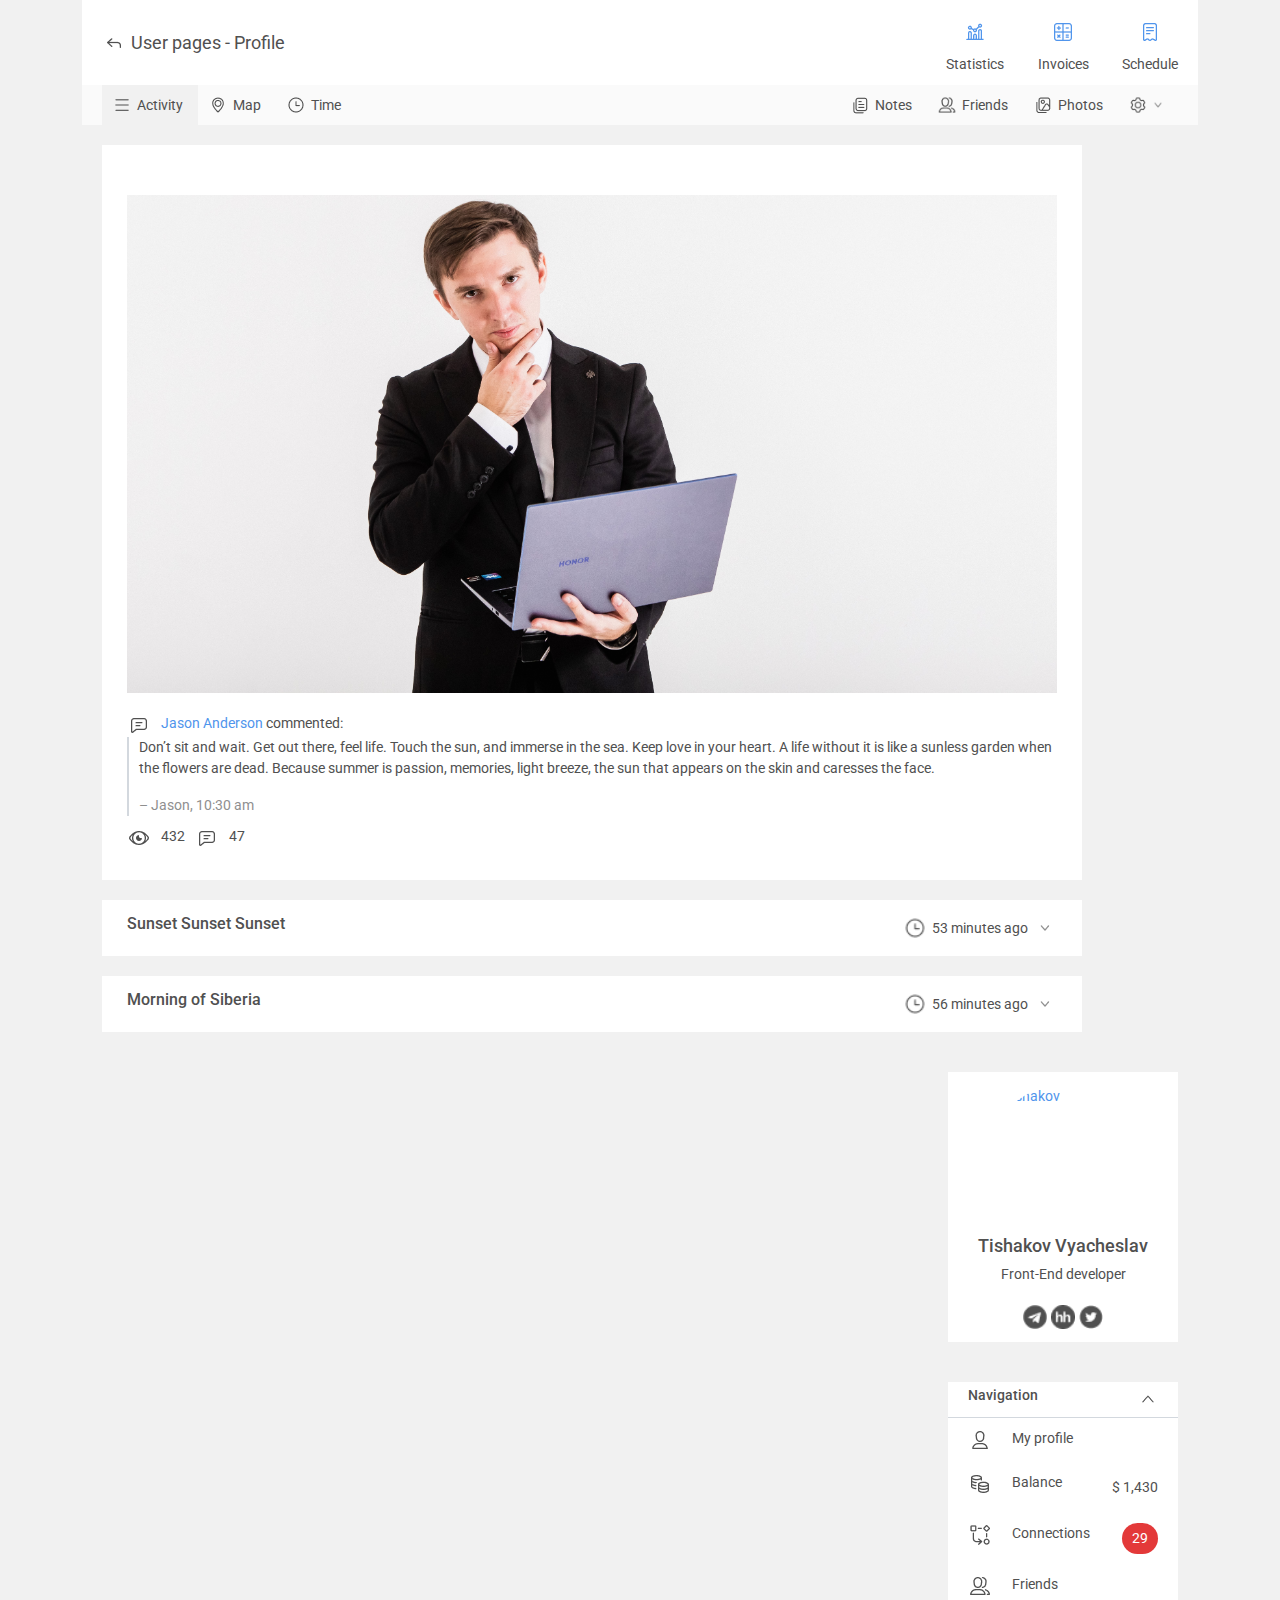
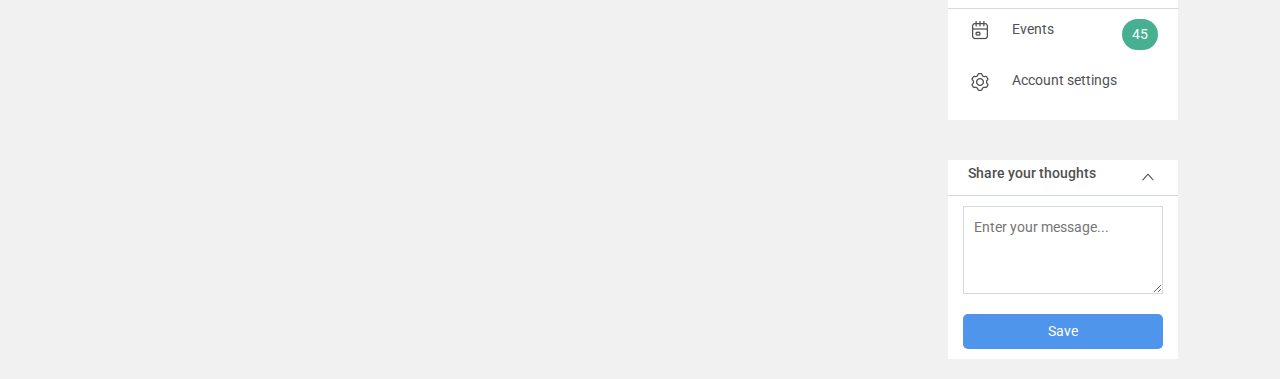
==== index.html @ 2acf4598 "Initial commit" ====
<!DOCTYPE html>
<html lang="en">
<head>
    <meta charset="UTF-8">
    <meta name="viewport" content="width=device-width, initial-scale=1.0">
    <link rel="preconnect" href="https://fonts.googleapis.com">
    <link rel="preconnect" href="https://fonts.gstatic.com" crossorigin>
    <link href="https://fonts.googleapis.com/css2?family=Inter:wght@100..900&family=Montserrat:wght@100..900&family=Roboto:ital,wght@0,100;0,300;0,400;0,500;0,700;0,900;1,100;1,300;1,400;1,500;1,700;1,900&display=swap" rel="stylesheet">
    <link href="https://cdn.jsdelivr.net/npm/bootstrap@5.3.3/dist/css/bootstrap.min.css" rel="stylesheet" integrity="sha384-QWTKZyjpPEjISv5WaRU9OFeRpok6YctnYmDr5pNlyT2bRjXh0JMhjY6hW+ALEwIH" crossorigin="anonymous">
    <link rel="stylesheet" href="style.css">
    <title>Intern</title>

</head>
<body>
    <header class="header">
        <div class="container">
            <div class="menu-top">
                <div class="but-back">
                    <img src="/img/BackOutline.png" alt="back" class="but-icon">
                    <div class="but-text">User pages - Profile</div>
                </div>
                <div class="block-right-menu">
                    <div class="butr">
                        <img src="/img/ChartOutline.png" alt="Chart" class="butr-icon">
                        <div class="butr-text">Statistics</div>
                    </div>
                    <div class="butr">
                        <img src="/img/CalculateOutline.png" alt="Calculate" class="butr-icon">
                        <div class="butr-text">Invoices</div>
                    </div>
                    <div class="butr">
                        <img src="/img/ReceiptOutline.png" alt="Receipt" class="butr-icon">
                        <div class="butr-text">Schedule</div>
                    </div>
                </div>
            </div>
            <nav>
                <ul class="menu">
                    <li class="menu-item activity-menu">
                        <img src="/img/MenuOutline.png" alt="Menu" class="img-icons">
                        <a class="menu-link" href="/main.html">Activity</a>
                    </li>
                    <li class="menu-item">
                        <img src="/img/LocationOutline.png" alt="Location" class="img-icons">
                        <a class="menu-link" href="/map.html">Map</a>
                    </li>
                    <li class="menu-item">
                        <img src="/img/TimeOutline.png" alt="Time" class="img-icons">
                        <a class="menu-link" href="/timer.html">Time</a>
                    </li>
                </ul>
                <ul class="menu">
                    <li class="menu-item">
                        <img src="/img/DocsOutline.png" alt="Docs" class="img-icons">
                        <a class="menu-link">Notes</a>
                    </li>
                    <li class="menu-item">
                        <img src="/img/PeopleOutline.png" alt="People" class="img-icons">
                        <a class="menu-link">Friends</a>
                    </li>
                    <li class="menu-item">
                        <img src="./img/JpgOutline.png" alt="Jpg" class="img-icons">
                        <a class="menu-link">Photos</a>
                    </li>
                    <li class="menu-item">
                        <img src="/img/SettingsOutline.png" alt="Settings" class="img-icons">
                        <img src="/img/SmallArrowDownOutline.png" alt="Arrow" class="img-icons">
                    </li>
                </ul>
            </nav>
        </div>
    </header>
    <main id="content">
        <!-- Здесь будет загружено содержимое других страниц -->
    </main>
    <script src="/js/timer.js"></script>
    <script src="/js/nav.js"></script>
    <script src="https://cdn.jsdelivr.net/npm/leaflet@1.7.1/dist/leaflet.js"></script>
    <script src="/js/maps.js"></script>
</body>
</html>
---- style.css ----
:root {
    --primary-color: #5095EC;
    --blue: #5095EC;
    --dark-grey: #505050;
    --black: #000000;
    --second-text-color: #8F8F8F;
    --light-grey: #D3D8DE;
    --grey: #D3D8DE;
    --bg-color: #F1F1F1;
    --white: #FFFFFF;
    --bg2-color: #FAFAFA;
}

* {
    -webkit-box-sizing: border-box;
    -moz-box-sizing: border-box;
    box-sizing: border-box;
}

body{
    margin: 0;
    padding: 0;
    color: var(--dark-grey);
    font-family: Roboto;
    background-color: var(--bg-color);
    font-weight: 400;
    font-size: 14px;
}

.menu-top{
    display: flex;
    justify-content: space-between;
    background-color: var(--white);
    padding: 10px 20px;
}
.but-back{
    display: flex;
    flex-direction: row;
    align-items: center;
}
.but-icon{
    width: 24px;
    height: 24px;
    margin-right: 5px;
}
.but-text{
    font-weight: 400;
    font-size: 18px;
    width: auto;
}
.block-right-menu{
    display: flex;
    flex-direction: row;
    width: 232px;
    justify-content: space-between;
}
.butr{
    display: flex;
    flex-direction: column;
    justify-content: center;
}
.butr-text{
    font-size: 14px;
    text-align: center;
}
.butr-icon{
    width: 24px;
    height: 24px;
    margin: 10px auto;
}

nav{
    display: flex;
    justify-content: space-between;
    background-color: var(--bg2-color);
    height: 40px;
    padding-left: 20px;
    padding-right: 20px; 
}

.menu{
    display: flex;
    flex-direction: row;
    margin: 0;
    padding: 0;
}
.menu-item{
    display: flex;
    list-style-type: none;
    align-items: center;
    padding: 0;
    padding-left: 10px;
    padding-right: 10px;
    height: 40px;
}
.menu-item:hover{
    text-decoration-line: underline;
}

.img-icons{
    width: 20px;
    height: 20px;
}
.menu-link{
    font-size: 14px;
    font-weight: 400;
    padding-right: 5px;
    padding-left: 5px;
    color: inherit;
    text-decoration: none; 
}
.activity-menu{
    background-color: var(--bg-color);
}
.block-left{
    float: left;
}
.user-content{
    width: 980px;
    margin: 20px;
    background-color: var(--white);
    display: flex;
    justify-content: center;
    flex-direction: column;
    padding: 30px 25px;
}
.user-img{
    width: 930px;
    margin-top: 20px;
    margin-bottom: 20px;
}
.author{
    display: flex;
    flex-direction: row;
}
.author-icon{
    width: 24px;
    height: 24px;
    margin-right: 10px;
}
span{
    color: var(--blue);
}
.user-text{
    padding-left: 10px;
    border-left: var(--light-grey) 2px solid;
}
.date{
    color: var(--second-text-color);
}
.user-statistic{
    display: flex;
    flex-direction: row;
    margin-top: 10px;

}
.block-stat{
    display: flex;
    flex-direction: row;
}
.icon-stat{
    width: 24px;
    height: 24px;
}
.number-stat{
    padding-left: 10px;
    padding-right: 10px;
}
.sunset{
    height: 56px;
    width: 980px;
    background-color: var(--white);
    display: flex;
    justify-content: space-between;
    margin: 20px;
    padding: 0px 25px;
    align-items: center;
}
.block-sunset{
    display: flex;
    justify-content: center;
    align-items: center;
}
.sunset-icon{
    width: 24px;
    height: 24px;
}
.title{
    color: var(--dark-grey);
    font-size: 16px;
}
.sunset-text{
    margin: auto 5px;
    text-align: center;
}
.block-right{
    float: right;
}
.avatar-block{
    width: 230px;
    height: 270px;
    background-color: var(--white);
    display: flex;
    flex-direction: column;
    justify-content: center;
    align-items: center;
    margin: 20px;
    margin-bottom: 40px;
}
.circle-image{
    display: inline-block;
    border-radius: 50%;
    overflow: hidden;
    width: 150px;
    height: 150px;
}
.ava{
    width:100%;
    height:100%;
    object-fit: cover;
}
.avatar-title{
    font-size: 18px;
    text-align: center;
}
.avatar-descr{
    text-align: center;
}
.social{
    margin-top: 20px;
    width: 80px;
    display: flex;
    flex-direction: row;
    justify-content: space-between;
}
.icons-social{
    width: 24px;
    height: 24px;
    
}
.navigation{
    width: 230px;
    background-color: var(--white);
    display: flex;
    flex-direction: column;
    margin: 20px;
    margin-bottom: 40px;
}
.title-nvn, .share-title{
    font-size: 14px;
}
.block-title-nvn{
    display: flex;
    flex-direction: row;
    padding: 5px 20px;
    justify-content: space-between;
    align-items: center;
    border-bottom: var(--grey) 1px solid;
}
.line-nav{
    background-color: var(--grey);
    height: 1px;
    width: 110%;
    transform: translateX(-20px);
}
.icon-nvn{
    width: 20px;
    height: 20px;
}
.nvn-menu{
    display: flex;
    flex-direction: column;
    list-style-type: none;
    padding: 0;
    padding-left: 20px;
}
.nvn-menu-item{
    display: flex;
    flex-direction: row;
    margin-top: 10px;
    margin-bottom: 10px;
}
.nvn-menu-icon{
    width: 24px;
    height: 24px;
    margin-right: 20px;
}
.del{
    display: flex;
    margin-right: 10px;
    margin-left: auto;
    text-align: center;
    padding: 5px 10px;
}
.red{
    background-color: #E33939;
}
.green{
    background-color: #47B091;
}
.circle{
    color: var(--white);
    margin-right: 20px;
    border-radius: 50px
}
.share{
    width: 230px;
    background-color: var(--white);
    display: flex;
    flex-direction: column;
    margin: 20px;
}
.block-share{
    display: flex;
    flex-direction: row;
    padding: 5px 20px;
    justify-content: space-between;
    align-items: center;
    border-bottom: var(--grey) 1px solid;
}
textarea{
    height: 88px;
    margin: 10px 15px;
    font-family: Roboto;
    border: var(--grey) solid 1px;
    padding: 10px;
}
.share-btn{
    border: none;
    margin: 10px auto;
    border-radius: 5px;
    width: 200px;
    height: 35px;
    color: var(--white);
    background-color: var(--blue);
}

.maps{
    display: flex;
    flex-direction: column;
    width: 1250px;
    height: 450px;
    background-color: var(--white);
    margin: 20px auto;
}
.header-block{
    display: flex;
    flex-direction: row;
    justify-content: space-between;
    align-items: center;
    height: 56px;
    padding: 0 30px;
    
}
.block-icons{
    width: 88px;
    display: flex;
    justify-content: space-between;
}

.map-icon{
    width: 24px;
    height: 24px;
}
.loading{
    display: flex;
    justify-content: center;
    align-items: center;
    margin: 30px;
    height: 100%;
    transform: translateY(-50%);
}
.loading-img{
    width: 180px;
    height: 180px;
    animation: rotate 1s linear infinite; 
}
@keyframes rotate {
    from {
        transform: rotate(0deg); /* Начальный угол поворота */
    }
    to {
        transform: rotate(360deg); /* Конечный угол поворота */
    }
}
.map {
    display: flex;
    justify-content: center;
    align-items: center;
    margin:  0 30px 30px 30px;
    height: 100%;
}

.timer-block{
    display: flex;
    flex-direction: column;
    width: 1250px;
    height: 125px;
    background-color: var(--white);
    margin: 20px auto;
}

.timer-num{
    margin: auto auto auto 30px;
    color: var(--)
}
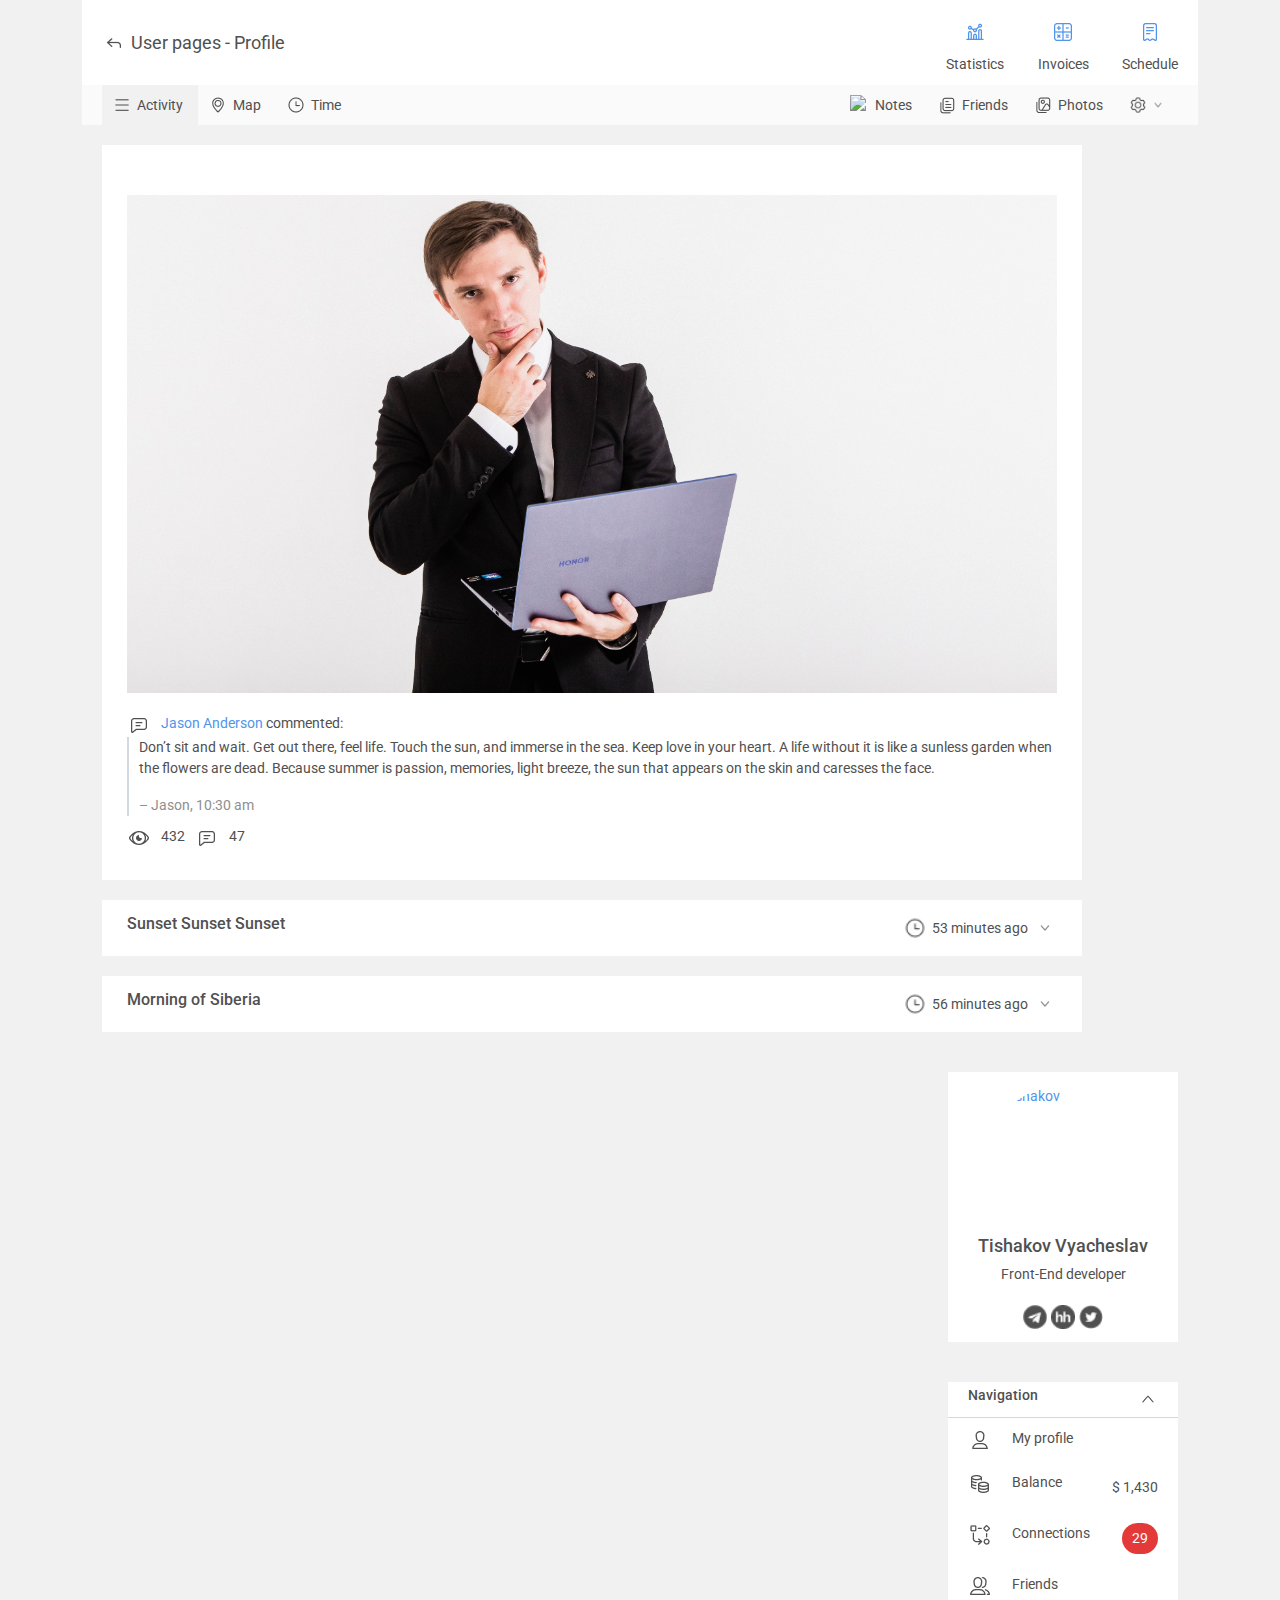
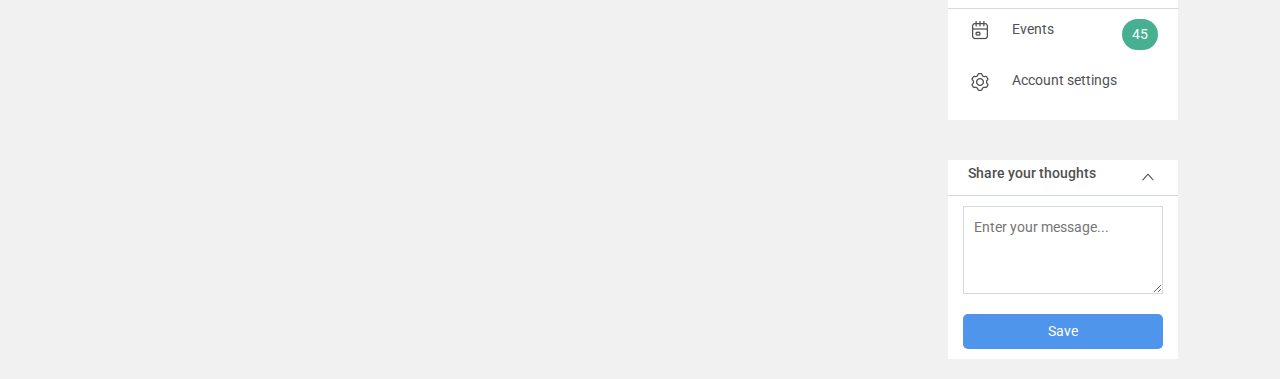
==== commit e8b54813: "Removed spaces from image filenames" ====
--- a/index.html
+++ b/index.html
@@ -51,15 +51,15 @@
                 </ul>
                 <ul class="menu">
                     <li class="menu-item">
-                        <img src="/img/DocsOutline.png" alt="Docs" class="img-icons">
+                        <img src="/img/DocsOutline." alt="Docs" class="img-icons">
                         <a class="menu-link">Notes</a>
                     </li>
                     <li class="menu-item">
-                        <img src="/img/PeopleOutline.png" alt="People" class="img-icons">
+                        <img src="./img/DocsOutline.png" alt="People" class="img-icons">
                         <a class="menu-link">Friends</a>
                     </li>
                     <li class="menu-item">
-                        <img src="./img/JpgOutline.png" alt="Jpg" class="img-icons">
+                        <img src="/img/JpgOutline.png" alt="Jpg" class="img-icons">
                         <a class="menu-link">Photos</a>
                     </li>
                     <li class="menu-item">
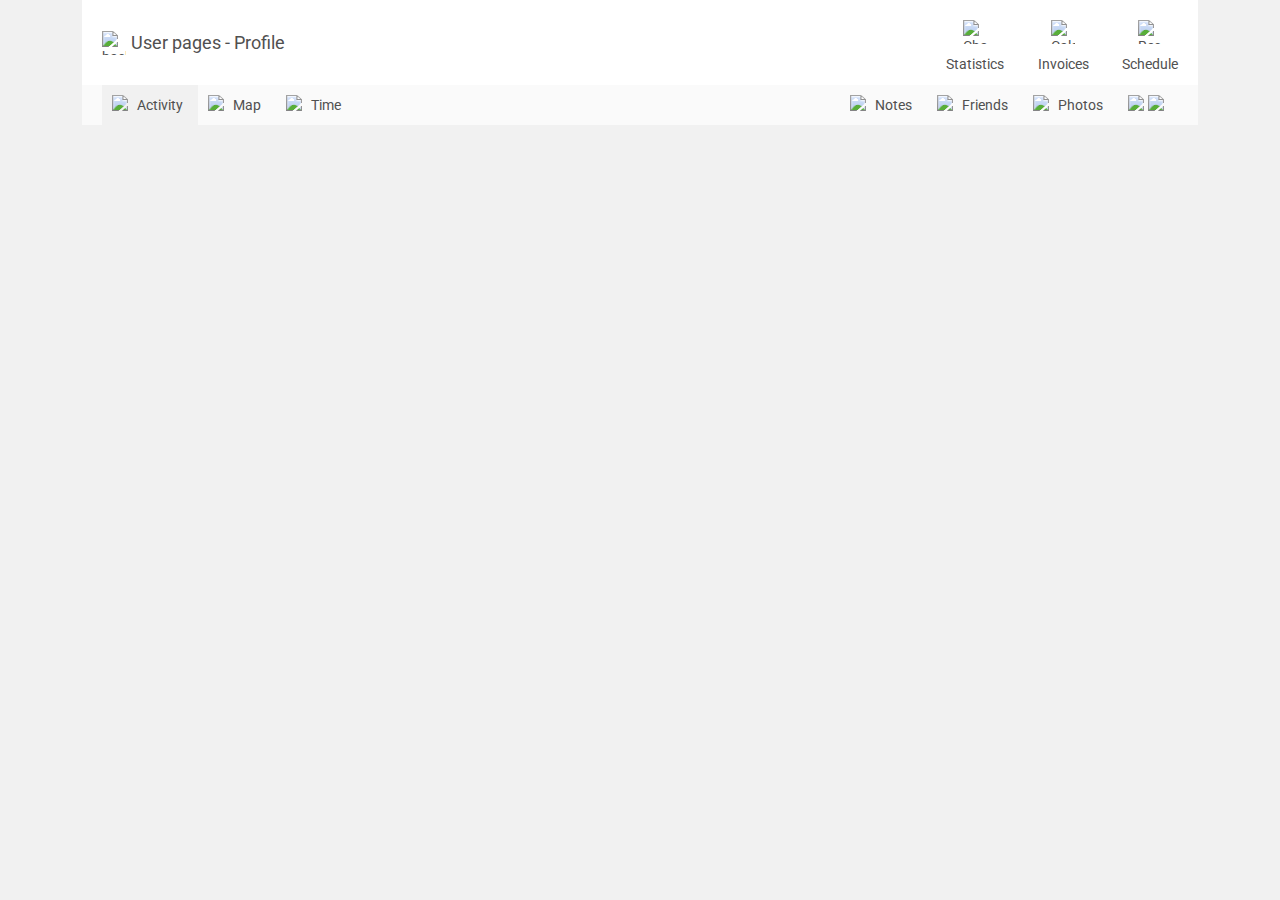
==== commit 3278e49e: "Removed spaces from image filenames" ====
--- a/index.html
+++ b/index.html
@@ -16,20 +16,20 @@
         <div class="container">
             <div class="menu-top">
                 <div class="but-back">
-                    <img src="/img/BackOutline.png" alt="back" class="but-icon">
+                    <img src="/intern_web-bee.github.io/img/BackOutline.png" alt="back" class="but-icon">
                     <div class="but-text">User pages - Profile</div>
                 </div>
                 <div class="block-right-menu">
                     <div class="butr">
-                        <img src="/img/ChartOutline.png" alt="Chart" class="butr-icon">
+                        <img src="/intern_web-bee.github.io/img/ChartOutline.png" alt="Chart" class="butr-icon">
                         <div class="butr-text">Statistics</div>
                     </div>
                     <div class="butr">
-                        <img src="/img/CalculateOutline.png" alt="Calculate" class="butr-icon">
+                        <img src="/intern_web-bee.github.io/img/CalculateOutline.png" alt="Calculate" class="butr-icon">
                         <div class="butr-text">Invoices</div>
                     </div>
                     <div class="butr">
-                        <img src="/img/ReceiptOutline.png" alt="Receipt" class="butr-icon">
+                        <img src="/intern_web-bee.github.io/img/ReceiptOutline.png" alt="Receipt" class="butr-icon">
                         <div class="butr-text">Schedule</div>
                     </div>
                 </div>
@@ -37,34 +37,34 @@
             <nav>
                 <ul class="menu">
                     <li class="menu-item activity-menu">
-                        <img src="/img/MenuOutline.png" alt="Menu" class="img-icons">
+                        <img src="/intern_web-bee.github.io/img/MenuOutline.png" alt="Menu" class="img-icons">
                         <a class="menu-link" href="/main.html">Activity</a>
                     </li>
                     <li class="menu-item">
-                        <img src="/img/LocationOutline.png" alt="Location" class="img-icons">
+                        <img src="/intern_web-bee.github.io/img/LocationOutline.png" alt="Location" class="img-icons">
                         <a class="menu-link" href="/map.html">Map</a>
                     </li>
                     <li class="menu-item">
-                        <img src="/img/TimeOutline.png" alt="Time" class="img-icons">
+                        <img src="/intern_web-bee.github.io/img/TimeOutline.png" alt="Time" class="img-icons">
                         <a class="menu-link" href="/timer.html">Time</a>
                     </li>
                 </ul>
                 <ul class="menu">
                     <li class="menu-item">
-                        <img src="/img/DocsOutline." alt="Docs" class="img-icons">
+                        <img src="/intern_web-bee.github.io/img/DocsOutline." alt="Docs" class="img-icons">
                         <a class="menu-link">Notes</a>
                     </li>
                     <li class="menu-item">
-                        <img src="./img/DocsOutline.png" alt="People" class="img-icons">
+                        <img src="/intern_web-bee.github.io/img/DocsOutline.png" alt="People" class="img-icons">
                         <a class="menu-link">Friends</a>
                     </li>
                     <li class="menu-item">
-                        <img src="/img/JpgOutline.png" alt="Jpg" class="img-icons">
+                        <img src="/intern_web-bee.github.io/img/JpgOutline.png" alt="Jpg" class="img-icons">
                         <a class="menu-link">Photos</a>
                     </li>
                     <li class="menu-item">
-                        <img src="/img/SettingsOutline.png" alt="Settings" class="img-icons">
-                        <img src="/img/SmallArrowDownOutline.png" alt="Arrow" class="img-icons">
+                        <img src="/intern_web-bee.github.io/img/SettingsOutline.png" alt="Settings" class="img-icons">
+                        <img src="/intern_web-bee.github.io/img/SmallArrowDownOutline.png" alt="Arrow" class="img-icons">
                     </li>
                 </ul>
             </nav>
@@ -73,9 +73,9 @@
     <main id="content">
         <!-- Здесь будет загружено содержимое других страниц -->
     </main>
-    <script src="/js/timer.js"></script>
-    <script src="/js/nav.js"></script>
+    <script src="/intern_web-bee.github.io/js/timer.js"></script>
+    <script src="/intern_web-bee.github.io/js/nav.js"></script>
     <script src="https://cdn.jsdelivr.net/npm/leaflet@1.7.1/dist/leaflet.js"></script>
-    <script src="/js/maps.js"></script>
+    <script src="/intern_web-bee.github.io/js/maps.js"></script>
 </body>
 </html>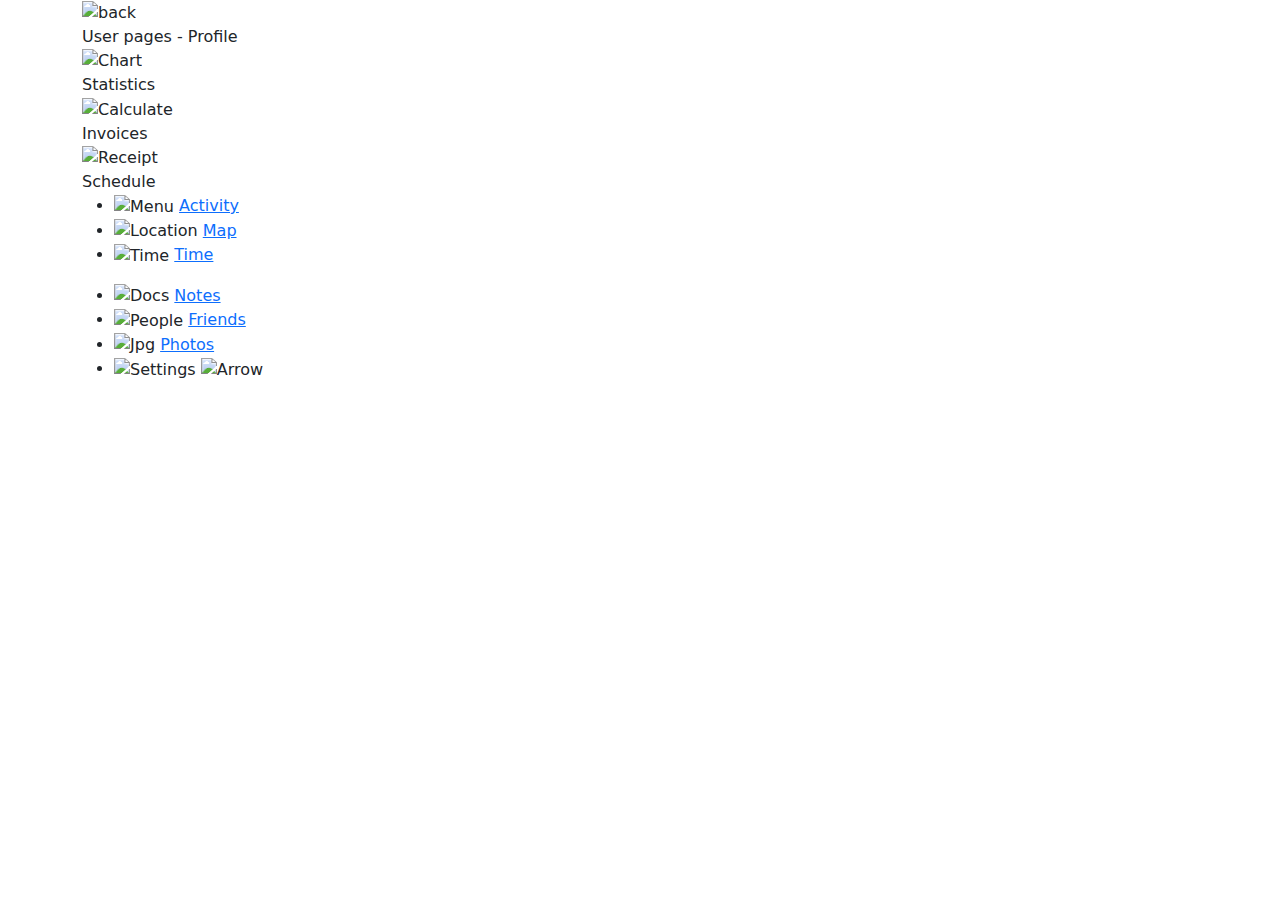
==== commit 164eaf90: "Removed spaces from image filenames" ====
--- a/index.html
+++ b/index.html
@@ -7,7 +7,7 @@
     <link rel="preconnect" href="https://fonts.gstatic.com" crossorigin>
     <link href="https://fonts.googleapis.com/css2?family=Inter:wght@100..900&family=Montserrat:wght@100..900&family=Roboto:ital,wght@0,100;0,300;0,400;0,500;0,700;0,900;1,100;1,300;1,400;1,500;1,700;1,900&display=swap" rel="stylesheet">
     <link href="https://cdn.jsdelivr.net/npm/bootstrap@5.3.3/dist/css/bootstrap.min.css" rel="stylesheet" integrity="sha384-QWTKZyjpPEjISv5WaRU9OFeRpok6YctnYmDr5pNlyT2bRjXh0JMhjY6hW+ALEwIH" crossorigin="anonymous">
-    <link rel="stylesheet" href="style.css">
+    <link rel="stylesheet" href="/intern_web-bee.github.io/style.css">
     <title>Intern</title>
 
 </head>
@@ -51,7 +51,7 @@
                 </ul>
                 <ul class="menu">
                     <li class="menu-item">
-                        <img src="/intern_web-bee.github.io/img/DocsOutline." alt="Docs" class="img-icons">
+                        <img src="/intern_web-bee.github.io/img/DocsOutline.png" alt="Docs" class="img-icons">
                         <a class="menu-link">Notes</a>
                     </li>
                     <li class="menu-item">
